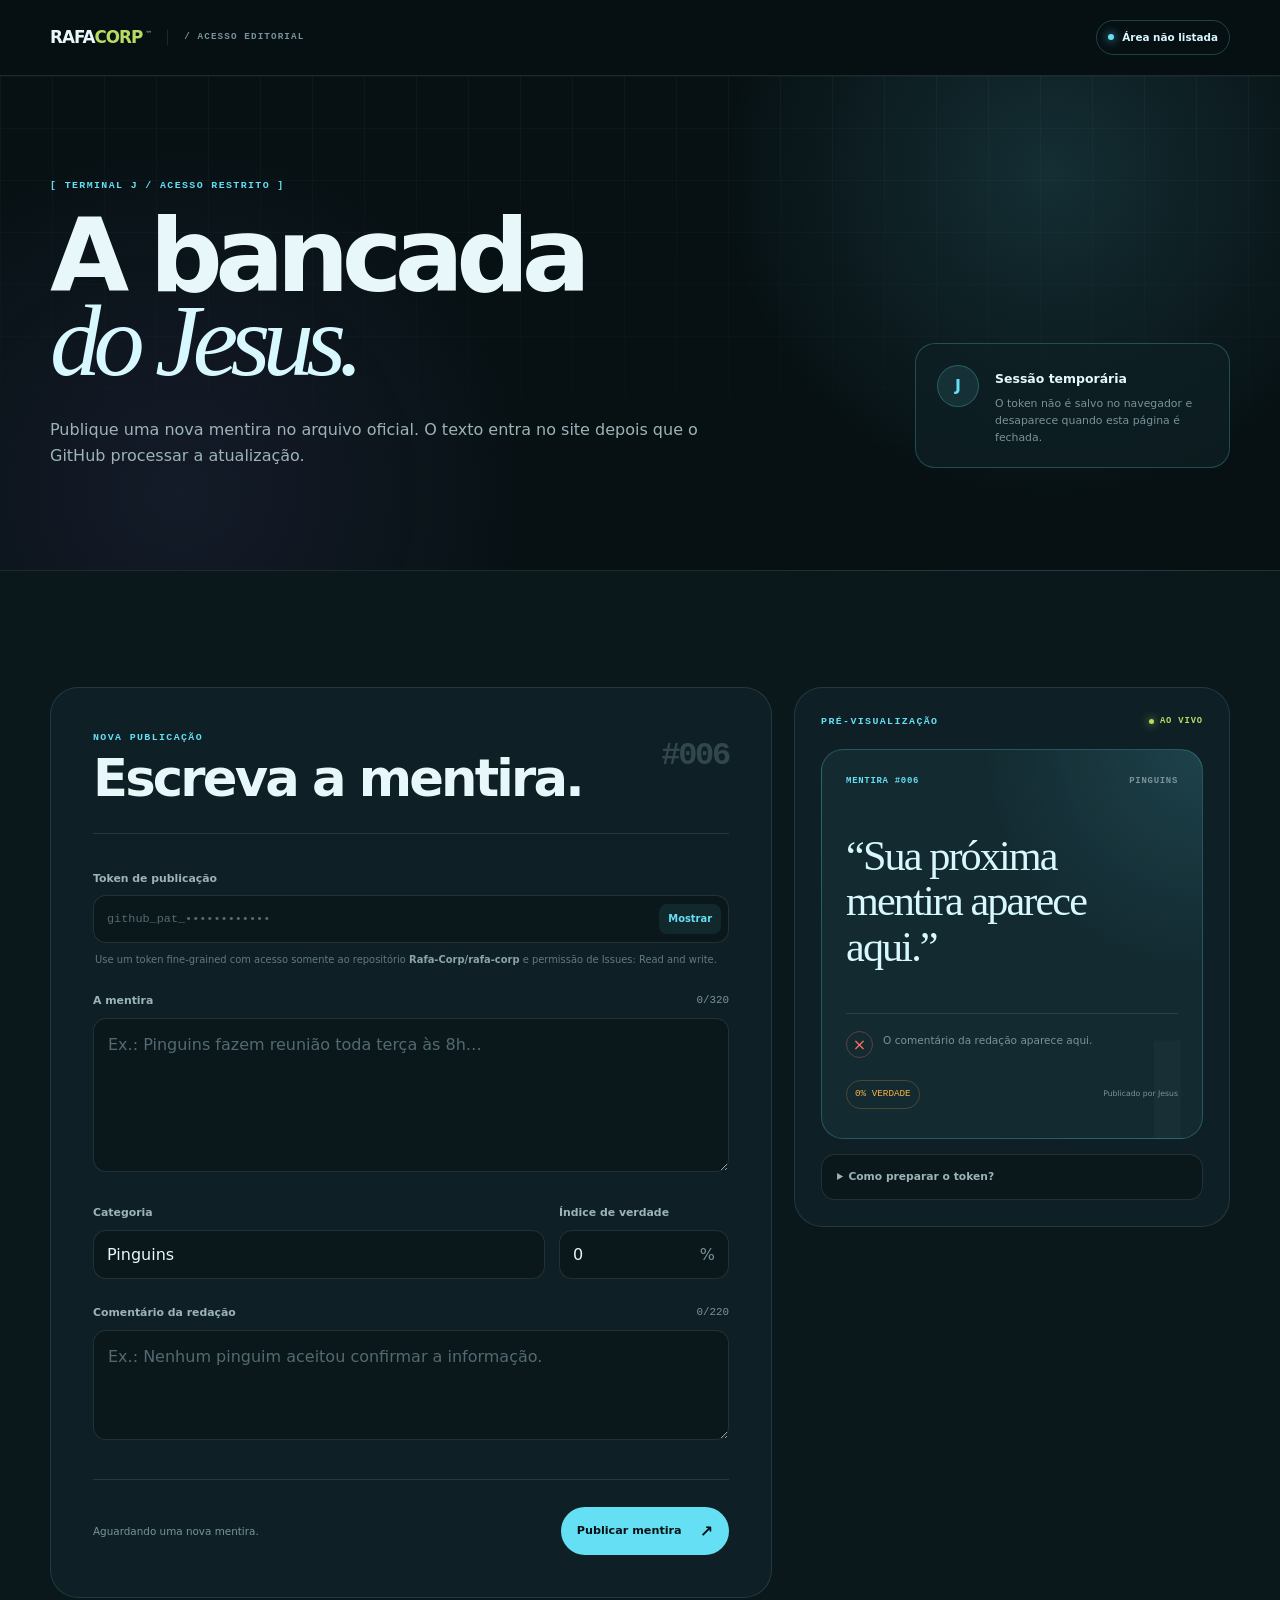
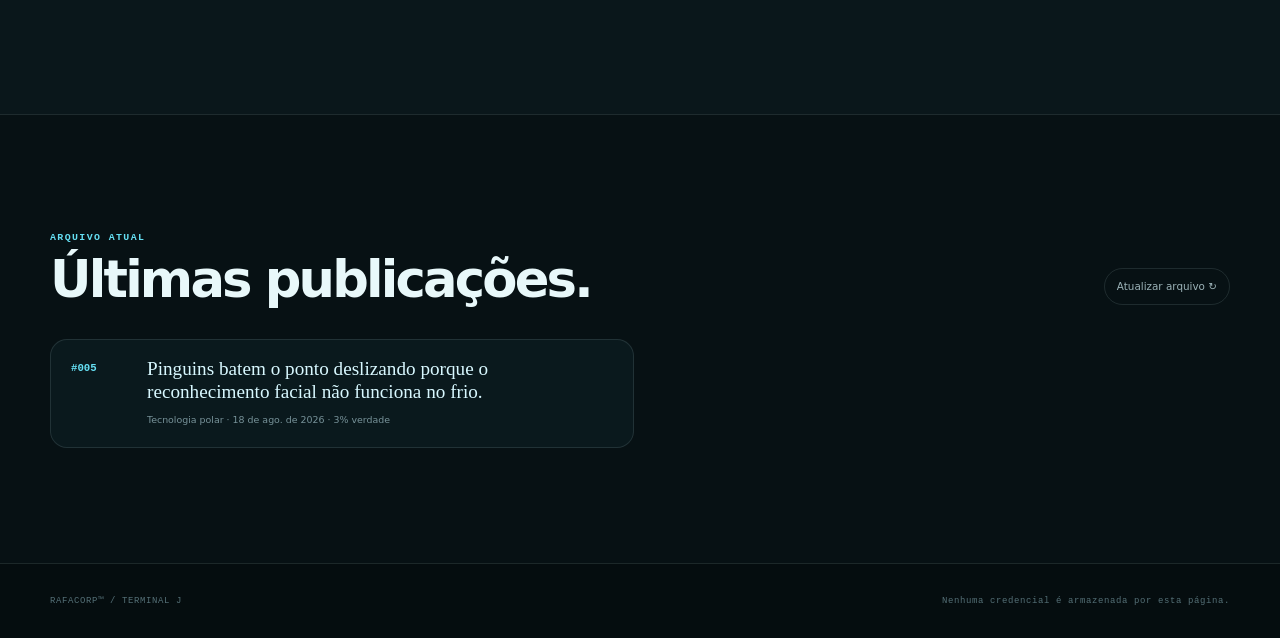
==== aqui-jesus/index.html @ 59166a43 "adiciona painel oculto do Jesus" ====
<!DOCTYPE html>
<html lang="pt-BR">
<head>
    <meta charset="UTF-8">
    <meta name="viewport" content="width=device-width, initial-scale=1.0">
    <meta name="theme-color" content="#07171c">
    <meta name="robots" content="noindex, nofollow, noarchive, nosnippet">
    <meta name="referrer" content="no-referrer">
    <meta
        http-equiv="Content-Security-Policy"
        content="default-src 'self'; connect-src 'self' https://api.github.com; img-src 'self' data:; style-src 'self'; script-src 'self'; object-src 'none'; base-uri 'none'; form-action 'none'"
    >

    <title>Bancada do Jesus — RafaCorp</title>

    <link rel="icon" href="../favicon.svg" type="image/svg+xml">
    <link rel="stylesheet" href="admin.css">
    <script src="admin.js" defer></script>
</head>

<body>
    <a class="skip-link" href="#conteudo">Pular para o editor</a>

    <header class="admin-header">
        <div class="admin-container header-inner">
            <div class="admin-brand">
                <span>RAFA<strong>CORP</strong><sup>™</sup></span>
                <small>/ ACESSO EDITORIAL</small>
            </div>

            <div class="privacy-badge">
                <span aria-hidden="true"></span>
                Área não listada
            </div>
        </div>
    </header>

    <main id="conteudo">
        <section class="admin-hero">
            <div class="admin-grid" aria-hidden="true"></div>
            <div class="admin-container hero-layout">
                <div>
                    <p class="eyebrow">[ TERMINAL J / ACESSO RESTRITO ]</p>
                    <h1>A bancada<br><em>do Jesus.</em></h1>
                    <p class="hero-copy">
                        Publique uma nova mentira no arquivo oficial. O texto entra
                        no site depois que o GitHub processar a atualização.
                    </p>
                </div>

                <aside class="security-card" aria-labelledby="security-title">
                    <div class="security-icon" aria-hidden="true">J</div>
                    <div>
                        <strong id="security-title">Sessão temporária</strong>
                        <p>O token não é salvo no navegador e desaparece quando esta página é fechada.</p>
                    </div>
                </aside>
            </div>
        </section>

        <section class="workspace-section">
            <div class="admin-container workspace-layout">
                <form class="editor-card" id="lieForm" autocomplete="off" novalidate>
                    <div class="card-heading">
                        <div>
                            <p class="section-label">NOVA PUBLICAÇÃO</p>
                            <h2>Escreva a mentira.</h2>
                        </div>
                        <span id="draftNumber">#006</span>
                    </div>

                    <div class="field-group token-group">
                        <label for="githubToken">Token de publicação</label>
                        <div class="token-input-wrap">
                            <input
                                id="githubToken"
                                name="githubToken"
                                type="password"
                                autocomplete="new-password"
                                spellcheck="false"
                                minlength="20"
                                required
                                placeholder="github_pat_••••••••••••"
                            >
                            <button id="toggleToken" type="button" aria-label="Mostrar token">Mostrar</button>
                        </div>
                        <p class="field-help">
                            Use um token fine-grained com acesso somente ao repositório
                            <strong>Rafa-Corp/rafa-corp</strong> e permissão de Issues: Read and write.
                        </p>
                    </div>

                    <div class="field-group">
                        <div class="label-row">
                            <label for="lieText">A mentira</label>
                            <span><output id="lieCount">0</output>/320</span>
                        </div>
                        <textarea
                            id="lieText"
                            name="lieText"
                            rows="5"
                            minlength="10"
                            maxlength="320"
                            required
                            placeholder="Ex.: Pinguins fazem reunião toda terça às 8h…"
                        ></textarea>
                    </div>

                    <div class="field-row">
                        <div class="field-group">
                            <label for="category">Categoria</label>
                            <input
                                id="category"
                                name="category"
                                type="text"
                                value="Pinguins"
                                maxlength="60"
                                required
                            >
                        </div>

                        <div class="field-group truth-field">
                            <label for="truthIndex">Índice de verdade</label>
                            <div>
                                <input
                                    id="truthIndex"
                                    name="truthIndex"
                                    type="number"
                                    value="0"
                                    min="0"
                                    max="100"
                                    step="1"
                                    required
                                >
                                <span>%</span>
                            </div>
                        </div>
                    </div>

                    <div class="field-group">
                        <div class="label-row">
                            <label for="verdict">Comentário da redação</label>
                            <span><output id="verdictCount">0</output>/220</span>
                        </div>
                        <textarea
                            id="verdict"
                            name="verdict"
                            rows="3"
                            minlength="5"
                            maxlength="220"
                            required
                            placeholder="Ex.: Nenhum pinguim aceitou confirmar a informação."
                        ></textarea>
                    </div>

                    <div class="publish-row">
                        <div class="publish-status" id="publishStatus" role="status" aria-live="polite">
                            Aguardando uma nova mentira.
                        </div>
                        <button class="publish-button" id="publishButton" type="submit">
                            <span>Publicar mentira</span>
                            <span aria-hidden="true">↗</span>
                        </button>
                    </div>
                </form>

                <aside class="preview-column" aria-labelledby="preview-title">
                    <div class="preview-heading">
                        <p class="section-label" id="preview-title">PRÉ-VISUALIZAÇÃO</p>
                        <span>AO VIVO</span>
                    </div>

                    <article class="preview-card" id="previewCard">
                        <div class="preview-topline">
                            <span id="previewNumber">MENTIRA #006</span>
                            <span id="previewCategory">PINGUINS</span>
                        </div>
                        <blockquote id="previewText">“Sua próxima mentira aparece aqui.”</blockquote>
                        <div class="preview-verdict">
                            <span aria-hidden="true">×</span>
                            <p id="previewVerdict">O comentário da redação aparece aqui.</p>
                        </div>
                        <div class="preview-footer">
                            <span id="previewTruth">0% verdade</span>
                            <small>Publicado por Jesus</small>
                        </div>
                    </article>

                    <details class="token-guide">
                        <summary>Como preparar o token?</summary>
                        <ol>
                            <li>Crie um token fine-grained na sua conta do GitHub.</li>
                            <li>Selecione apenas o repositório Rafa-Corp/rafa-corp.</li>
                            <li>Em permissões, habilite Issues: Read and write.</li>
                            <li>Cole o token no campo somente quando for publicar.</li>
                        </ol>
                    </details>
                </aside>
            </div>
        </section>

        <section class="published-section" aria-labelledby="published-title">
            <div class="admin-container">
                <div class="published-heading">
                    <div>
                        <p class="section-label">ARQUIVO ATUAL</p>
                        <h2 id="published-title">Últimas publicações.</h2>
                    </div>
                    <button id="refreshPosts" type="button">Atualizar arquivo <span aria-hidden="true">↻</span></button>
                </div>

                <div class="current-posts" id="currentPosts">
                    <p class="loading-posts">Carregando o arquivo atual…</p>
                </div>
            </div>
        </section>
    </main>

    <footer class="admin-footer">
        <div class="admin-container">
            <p>RAFACORP™ / TERMINAL J</p>
            <p>Nenhuma credencial é armazenada por esta página.</p>
        </div>
    </footer>
</body>
</html>
---- aqui-jesus/admin.css ----
:root {
    color-scheme: dark;
    --bg: #071114;
    --panel: #0e2025;
    --panel-light: #132a31;
    --text: #e8f8fa;
    --muted: #78939a;
    --muted-strong: #9cb3b8;
    --ice: #65dff3;
    --ice-bright: #d8f8ff;
    --purple: #9c7cff;
    --orange: #ffb147;
    --red: #ff7060;
    --green: #b8dc63;
    --border: rgba(216, 248, 255, 0.11);
    --border-strong: rgba(101, 223, 243, 0.24);
    --container: 1180px;
}

*,
*::before,
*::after {
    box-sizing: border-box;
}

html {
    scroll-behavior: smooth;
}

body {
    margin: 0;
    overflow-x: hidden;
    background: var(--bg);
    color: var(--text);
    font-family: Inter, system-ui, -apple-system, BlinkMacSystemFont, "Segoe UI", sans-serif;
    line-height: 1.6;
}

button,
input,
textarea {
    font: inherit;
}

button {
    border: 0;
}

button,
summary {
    -webkit-tap-highlight-color: transparent;
}

::selection {
    background: var(--ice);
    color: #061114;
}

:focus-visible {
    outline: 2px solid var(--ice);
    outline-offset: 3px;
}

.admin-container {
    width: min(var(--container), calc(100% - 48px));
    margin-inline: auto;
}

.skip-link {
    position: fixed;
    z-index: 1000;
    top: 12px;
    left: 12px;
    padding: 9px 13px;
    border-radius: 8px;
    background: var(--ice);
    color: #061114;
    font-size: 0.75rem;
    font-weight: 800;
    text-decoration: none;
    transform: translateY(-160%);
    transition: transform 180ms ease;
}

.skip-link:focus {
    transform: translateY(0);
}

.admin-header {
    position: relative;
    z-index: 10;
    height: 76px;
    border-bottom: 1px solid var(--border);
    background: rgba(7, 17, 20, 0.88);
    backdrop-filter: blur(18px);
}

.header-inner {
    display: flex;
    align-items: center;
    justify-content: space-between;
    gap: 30px;
    height: 100%;
}

.admin-brand {
    display: flex;
    align-items: center;
    gap: 16px;
}

.admin-brand > span {
    font-size: 1.05rem;
    font-weight: 900;
    letter-spacing: -0.06em;
}

.admin-brand strong {
    color: var(--green);
}

.admin-brand sup {
    margin-left: 3px;
    color: var(--muted);
    font-size: 0.42em;
}

.admin-brand small {
    padding-left: 16px;
    border-left: 1px solid var(--border);
    color: var(--muted);
    font-family: ui-monospace, SFMono-Regular, Menlo, Monaco, Consolas, monospace;
    font-size: 0.58rem;
    font-weight: 700;
    letter-spacing: 0.12em;
}

.privacy-badge {
    display: inline-flex;
    align-items: center;
    gap: 8px;
    padding: 8px 11px;
    border: 1px solid var(--border-strong);
    border-radius: 999px;
    color: var(--ice-bright);
    font-size: 0.65rem;
    font-weight: 700;
}

.privacy-badge span {
    width: 6px;
    height: 6px;
    border-radius: 50%;
    background: var(--ice);
    box-shadow: 0 0 10px var(--ice);
}

.admin-hero {
    position: relative;
    isolation: isolate;
    overflow: hidden;
    padding: clamp(72px, 8vw, 114px) 0 clamp(66px, 8vw, 102px);
    border-bottom: 1px solid var(--border);
    background:
        radial-gradient(circle at 82% 20%, rgba(101, 223, 243, 0.14), transparent 29%),
        radial-gradient(circle at 14% 84%, rgba(156, 124, 255, 0.09), transparent 30%);
}

.admin-grid {
    position: absolute;
    z-index: -1;
    inset: 0;
    background-image:
        linear-gradient(rgba(216, 248, 255, 0.035) 1px, transparent 1px),
        linear-gradient(90deg, rgba(216, 248, 255, 0.035) 1px, transparent 1px);
    background-size: 52px 52px;
    mask-image: linear-gradient(to bottom, black, transparent 94%);
}

.hero-layout {
    display: grid;
    grid-template-columns: minmax(0, 1fr) minmax(300px, 0.42fr);
    align-items: end;
    gap: clamp(50px, 9vw, 120px);
}

.eyebrow,
.section-label {
    margin: 0;
    color: var(--ice);
    font-family: ui-monospace, SFMono-Regular, Menlo, Monaco, Consolas, monospace;
    font-size: 0.62rem;
    font-weight: 800;
    letter-spacing: 0.14em;
}

.admin-hero h1 {
    margin: 20px 0 0;
    font-size: clamp(4rem, 8vw, 7.7rem);
    font-weight: 780;
    letter-spacing: -0.075em;
    line-height: 0.82;
}

.admin-hero h1 em {
    color: var(--ice-bright);
    font-family: Georgia, "Times New Roman", serif;
    font-weight: 400;
}

.hero-copy {
    max-width: 650px;
    margin: 34px 0 0;
    color: var(--muted-strong);
    font-size: 1rem;
}

.security-card {
    display: flex;
    align-items: flex-start;
    gap: 16px;
    padding: 21px;
    border: 1px solid var(--border-strong);
    border-radius: 20px;
    background: rgba(14, 32, 37, 0.72);
}

.security-icon {
    display: grid;
    flex: 0 0 auto;
    place-items: center;
    width: 42px;
    height: 42px;
    border: 1px solid rgba(101, 223, 243, 0.25);
    border-radius: 50%;
    background: rgba(101, 223, 243, 0.1);
    color: var(--ice);
    font-weight: 900;
}

.security-card strong {
    font-size: 0.78rem;
}

.security-card p {
    margin: 5px 0 0;
    color: var(--muted);
    font-size: 0.68rem;
    line-height: 1.55;
}

.workspace-section,
.published-section {
    padding: clamp(78px, 9vw, 124px) 0;
}

.workspace-section {
    background: #0a171b;
}

.workspace-layout {
    display: grid;
    grid-template-columns: minmax(0, 1.06fr) minmax(340px, 0.64fr);
    align-items: start;
    gap: 22px;
}

.editor-card,
.preview-column {
    border: 1px solid var(--border);
    border-radius: 28px;
    background: var(--panel);
}

.editor-card {
    padding: clamp(24px, 4vw, 42px);
}

.card-heading,
.preview-heading,
.published-heading {
    display: flex;
    align-items: flex-start;
    justify-content: space-between;
    gap: 24px;
}

.card-heading {
    margin-bottom: 36px;
    padding-bottom: 28px;
    border-bottom: 1px solid var(--border);
}

.card-heading h2,
.published-heading h2 {
    margin: 8px 0 0;
    font-size: clamp(2rem, 4vw, 3.5rem);
    letter-spacing: -0.055em;
    line-height: 1;
}

.card-heading > span {
    color: rgba(216, 248, 255, 0.18);
    font-family: ui-monospace, SFMono-Regular, Menlo, Monaco, Consolas, monospace;
    font-size: 2rem;
    font-weight: 800;
    letter-spacing: -0.07em;
}

.field-group {
    margin-top: 25px;
}

.field-group label,
.label-row > span {
    color: var(--muted-strong);
    font-size: 0.68rem;
    font-weight: 750;
}

.label-row {
    display: flex;
    justify-content: space-between;
    gap: 16px;
    margin-bottom: 8px;
}

.label-row > span {
    color: var(--muted);
    font-family: ui-monospace, SFMono-Regular, Menlo, Monaco, Consolas, monospace;
    font-weight: 500;
}

.field-group > label {
    display: block;
    margin-bottom: 8px;
}

input,
textarea {
    width: 100%;
    border: 1px solid var(--border);
    border-radius: 13px;
    background: #0a181c;
    color: var(--text);
    transition: border-color 180ms ease, box-shadow 180ms ease, background-color 180ms ease;
}

input {
    min-height: 48px;
    padding: 11px 13px;
}

textarea {
    min-height: 110px;
    padding: 14px;
    line-height: 1.55;
    resize: vertical;
}

input:hover,
textarea:hover {
    border-color: rgba(216, 248, 255, 0.19);
}

input:focus,
textarea:focus {
    border-color: var(--ice);
    background: #0b1b20;
    box-shadow: 0 0 0 3px rgba(101, 223, 243, 0.08);
    outline: 0;
}

input::placeholder,
textarea::placeholder {
    color: #536a70;
}

.token-input-wrap {
    position: relative;
}

.token-input-wrap input {
    padding-right: 82px;
    font-family: ui-monospace, SFMono-Regular, Menlo, Monaco, Consolas, monospace;
    font-size: 0.74rem;
}

.token-input-wrap button {
    position: absolute;
    top: 50%;
    right: 8px;
    padding: 7px 9px;
    border-radius: 8px;
    background: rgba(101, 223, 243, 0.08);
    color: var(--ice);
    cursor: pointer;
    font-size: 0.62rem;
    font-weight: 750;
    transform: translateY(-50%);
}

.field-help {
    margin: 9px 2px 0;
    color: #607a80;
    font-size: 0.62rem;
    line-height: 1.55;
}

.field-help strong {
    color: #89a4aa;
}

.field-row {
    display: grid;
    grid-template-columns: minmax(0, 1fr) 170px;
    gap: 14px;
}

.truth-field > div {
    position: relative;
}

.truth-field input {
    padding-right: 36px;
}

.truth-field > div > span {
    position: absolute;
    top: 50%;
    right: 14px;
    color: var(--muted);
    transform: translateY(-50%);
}

.publish-row {
    display: flex;
    align-items: center;
    justify-content: space-between;
    gap: 24px;
    margin-top: 32px;
    padding-top: 27px;
    border-top: 1px solid var(--border);
}

.publish-status {
    max-width: 360px;
    color: var(--muted);
    font-size: 0.65rem;
    line-height: 1.5;
}

.publish-status[data-type="working"] {
    color: var(--ice);
}

.publish-status[data-type="success"] {
    color: var(--green);
}

.publish-status[data-type="error"] {
    color: var(--red);
}

.publish-button {
    display: inline-flex;
    flex: 0 0 auto;
    align-items: center;
    gap: 18px;
    min-height: 48px;
    padding: 11px 16px;
    border-radius: 999px;
    background: var(--ice);
    color: #061114;
    cursor: pointer;
    font-size: 0.7rem;
    font-weight: 850;
    transition: background-color 180ms ease, transform 180ms ease, opacity 180ms ease;
}

.publish-button:hover,
.publish-button:focus-visible {
    background: var(--ice-bright);
    transform: translateY(-2px);
}

.publish-button:disabled {
    cursor: wait;
    opacity: 0.55;
    transform: none;
}

.publish-button > span:last-child {
    font-size: 1rem;
}

.preview-column {
    position: sticky;
    top: 22px;
    overflow: hidden;
    padding: 26px;
}

.preview-heading {
    align-items: center;
    margin-bottom: 20px;
}

.preview-heading > span {
    display: inline-flex;
    align-items: center;
    gap: 6px;
    color: var(--green);
    font-family: ui-monospace, SFMono-Regular, Menlo, Monaco, Consolas, monospace;
    font-size: 0.55rem;
    font-weight: 800;
    letter-spacing: 0.1em;
}

.preview-heading > span::before {
    content: "";
    width: 5px;
    height: 5px;
    border-radius: 50%;
    background: currentColor;
    box-shadow: 0 0 8px currentColor;
}

.preview-card {
    position: relative;
    overflow: hidden;
    min-height: 390px;
    padding: 24px;
    border: 1px solid var(--border-strong);
    border-radius: 22px;
    background:
        radial-gradient(circle at 100% 0, rgba(101, 223, 243, 0.13), transparent 40%),
        var(--panel-light);
}

.preview-card::after {
    content: "J";
    position: absolute;
    right: 8px;
    bottom: -30px;
    color: rgba(216, 248, 255, 0.025);
    font-size: 9rem;
    font-weight: 900;
    line-height: 1;
}

.preview-topline,
.preview-footer {
    position: relative;
    z-index: 1;
    display: flex;
    align-items: center;
    justify-content: space-between;
    gap: 14px;
}

.preview-topline {
    color: var(--ice);
    font-family: ui-monospace, SFMono-Regular, Menlo, Monaco, Consolas, monospace;
    font-size: 0.56rem;
    font-weight: 800;
    letter-spacing: 0.08em;
}

.preview-topline > span:last-child {
    max-width: 150px;
    overflow: hidden;
    color: var(--muted);
    text-overflow: ellipsis;
    white-space: nowrap;
}

.preview-card blockquote {
    position: relative;
    z-index: 1;
    min-height: 150px;
    margin: 44px 0 30px;
    color: var(--ice-bright);
    font-family: Georgia, "Times New Roman", serif;
    font-size: clamp(1.7rem, 3.3vw, 2.7rem);
    letter-spacing: -0.045em;
    line-height: 1.08;
}

.preview-verdict {
    position: relative;
    z-index: 1;
    display: flex;
    align-items: flex-start;
    gap: 10px;
    padding-top: 17px;
    border-top: 1px solid var(--border);
}

.preview-verdict > span {
    display: grid;
    flex: 0 0 auto;
    place-items: center;
    width: 27px;
    height: 27px;
    border: 1px solid rgba(255, 112, 96, 0.3);
    border-radius: 50%;
    color: var(--red);
}

.preview-verdict p {
    margin: 2px 0 0;
    color: var(--muted);
    font-size: 0.66rem;
    line-height: 1.5;
}

.preview-footer {
    margin-top: 22px;
    color: var(--muted);
    font-size: 0.58rem;
}

.preview-footer > span {
    padding: 6px 8px;
    border: 1px solid rgba(255, 177, 71, 0.22);
    border-radius: 999px;
    color: var(--orange);
    font-family: ui-monospace, SFMono-Regular, Menlo, Monaco, Consolas, monospace;
    text-transform: uppercase;
}

.token-guide {
    margin-top: 15px;
    border: 1px solid var(--border);
    border-radius: 14px;
    background: #0a181c;
}

.token-guide summary {
    padding: 13px 15px;
    color: var(--muted-strong);
    cursor: pointer;
    font-size: 0.67rem;
    font-weight: 750;
}

.token-guide ol {
    margin: 0;
    padding: 0 26px 17px 36px;
    color: var(--muted);
    font-size: 0.63rem;
}

.token-guide li + li {
    margin-top: 6px;
}

.published-section {
    border-top: 1px solid var(--border);
    background: var(--bg);
}

.published-heading {
    align-items: end;
    margin-bottom: 34px;
}

.published-heading button {
    padding: 9px 12px;
    border: 1px solid var(--border);
    border-radius: 999px;
    background: transparent;
    color: var(--muted-strong);
    cursor: pointer;
    font-size: 0.65rem;
}

.published-heading button:disabled {
    cursor: wait;
    opacity: 0.55;
}

.current-posts {
    display: grid;
    grid-template-columns: repeat(2, minmax(0, 1fr));
    gap: 12px;
}

.archive-item {
    display: grid;
    grid-template-columns: 58px 1fr;
    gap: 18px;
    padding: 20px;
    border: 1px solid var(--border);
    border-radius: 17px;
    background: rgba(14, 32, 37, 0.58);
}

.archive-item > span {
    color: var(--ice);
    font-family: ui-monospace, SFMono-Regular, Menlo, Monaco, Consolas, monospace;
    font-size: 0.67rem;
    font-weight: 800;
}

.archive-item h3 {
    margin: -3px 0 9px;
    color: var(--ice-bright);
    font-family: Georgia, "Times New Roman", serif;
    font-size: 1.2rem;
    font-weight: 400;
    line-height: 1.2;
}

.archive-item p {
    margin: 0;
    color: var(--muted);
    font-size: 0.59rem;
}

.loading-posts {
    grid-column: 1 / -1;
    margin: 0;
    padding: 28px;
    border: 1px dashed var(--border);
    border-radius: 16px;
    color: var(--muted);
    font-size: 0.7rem;
    text-align: center;
}

.loading-posts.is-error {
    color: var(--red);
}

.admin-footer {
    padding: 30px 0;
    border-top: 1px solid var(--border);
    background: #050d0f;
}

.admin-footer .admin-container {
    display: flex;
    justify-content: space-between;
    gap: 24px;
}

.admin-footer p {
    margin: 0;
    color: #557077;
    font-family: ui-monospace, SFMono-Regular, Menlo, Monaco, Consolas, monospace;
    font-size: 0.56rem;
    letter-spacing: 0.07em;
}

@media (max-width: 920px) {
    .hero-layout,
    .workspace-layout {
        grid-template-columns: 1fr;
    }

    .security-card {
        max-width: 520px;
    }

    .preview-column {
        position: static;
    }
}

@media (max-width: 700px) {
    .admin-container {
        width: min(var(--container), calc(100% - 32px));
    }

    .admin-brand small {
        display: none;
    }

    .privacy-badge {
        font-size: 0.58rem;
    }

    .admin-hero h1 {
        font-size: clamp(3.6rem, 17vw, 5.2rem);
    }

    .field-row,
    .current-posts {
        grid-template-columns: 1fr;
    }

    .publish-row {
        align-items: stretch;
        flex-direction: column;
    }

    .publish-button {
        justify-content: space-between;
        width: 100%;
    }

    .published-heading {
        align-items: flex-start;
        flex-direction: column;
    }

    .admin-footer .admin-container {
        flex-direction: column;
        gap: 8px;
    }
}

@media (max-width: 430px) {
    .admin-header {
        height: 68px;
    }

    .privacy-badge {
        padding: 7px 9px;
    }

    .admin-hero {
        padding-top: 68px;
    }

    .admin-hero h1 {
        font-size: clamp(3.15rem, 16vw, 4rem);
    }

    .editor-card,
    .preview-column {
        padding: 20px;
        border-radius: 22px;
    }

    .card-heading > span {
        font-size: 1.5rem;
    }

    .preview-card {
        min-height: 410px;
        padding: 20px;
    }

    .preview-card blockquote {
        font-size: clamp(1.65rem, 8.8vw, 2.35rem);
    }
}

@media (prefers-reduced-motion: reduce) {
    html {
        scroll-behavior: auto;
    }

    *,
    *::before,
    *::after {
        scroll-behavior: auto !important;
        transition-duration: 0.01ms !important;
    }
}
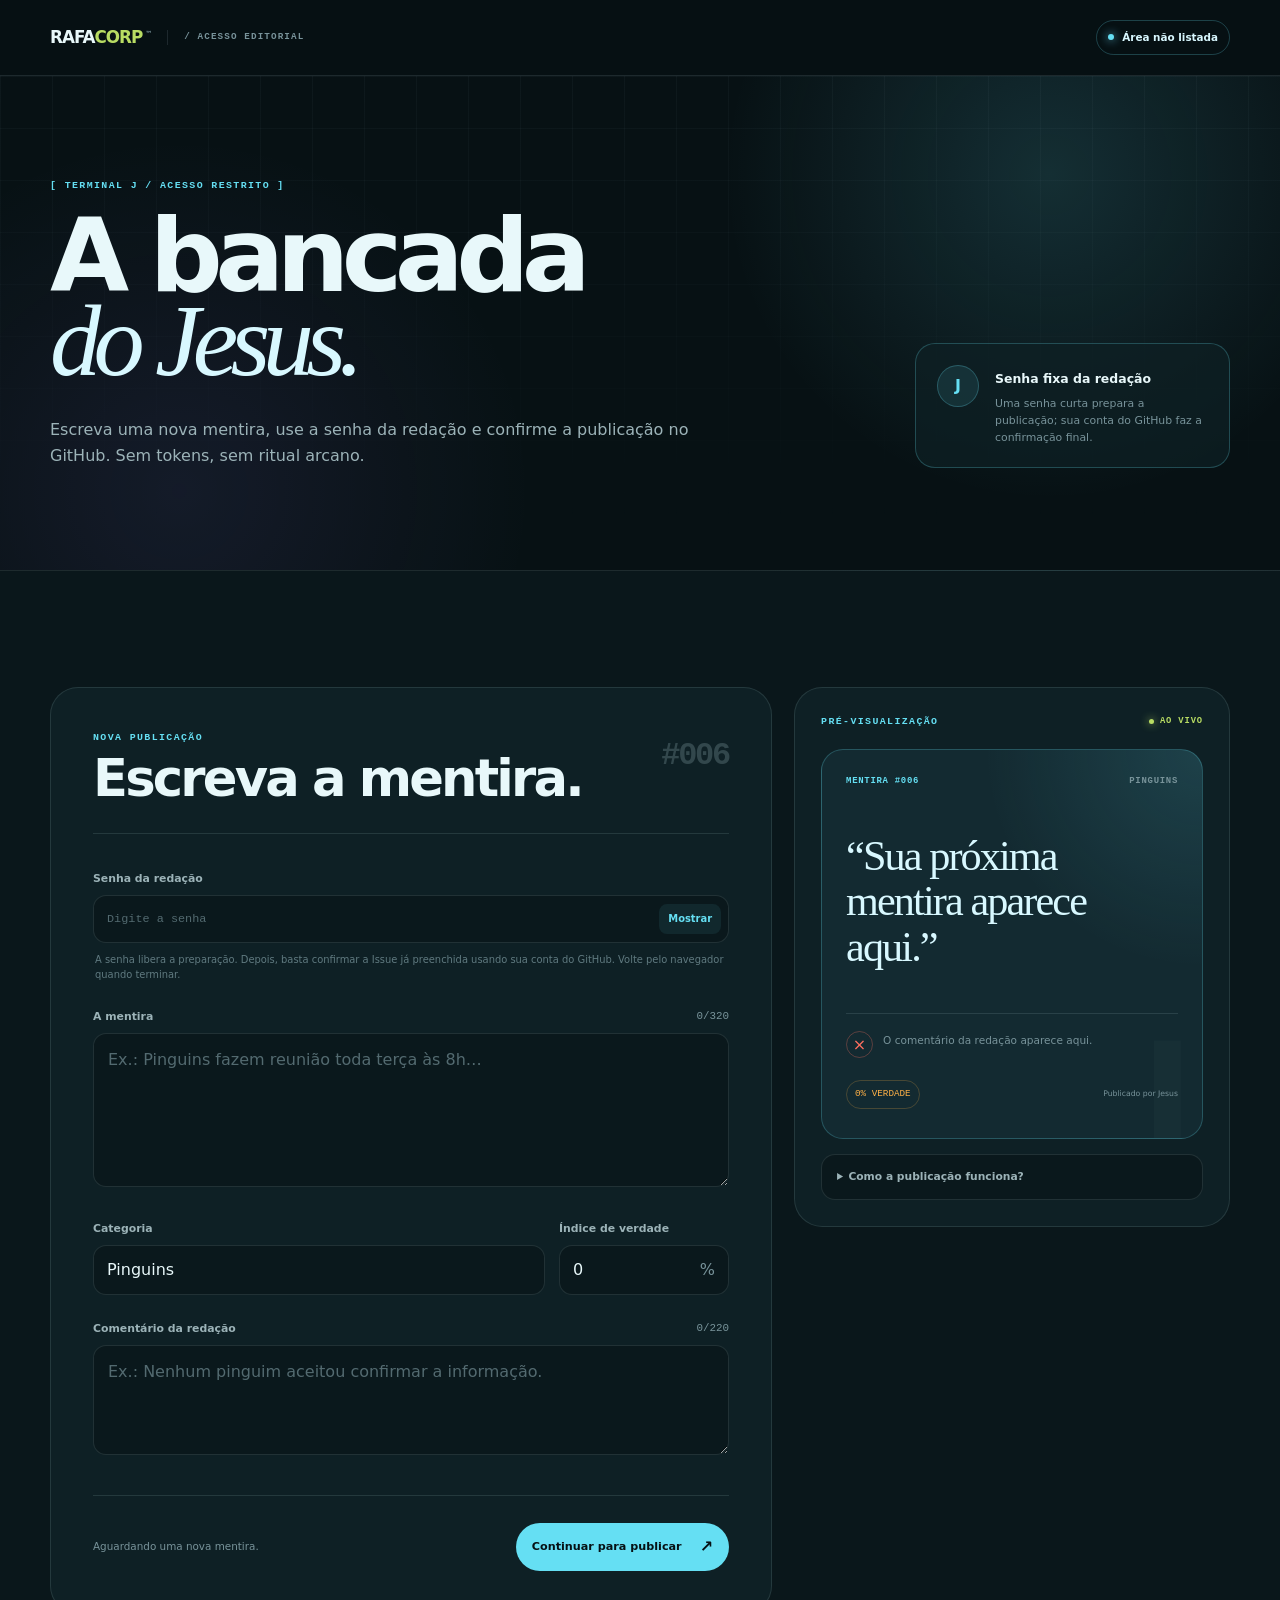
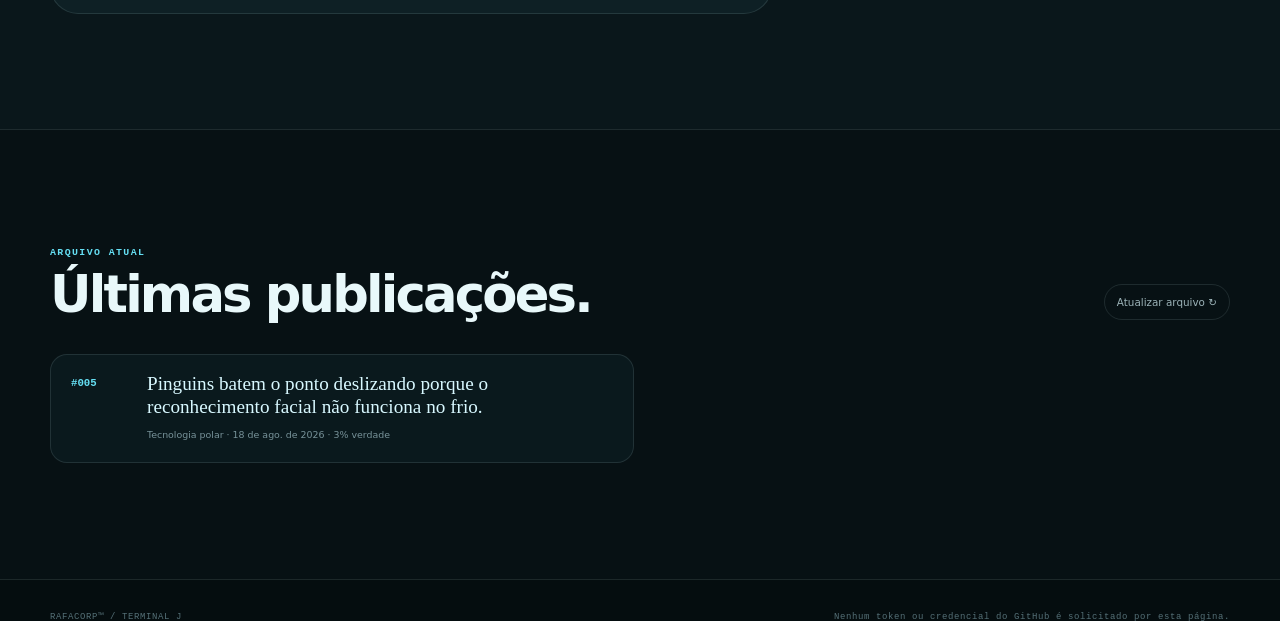
==== commit 83eff1a7: "simplifica publicacao das mentiras do Jesus" ====
--- a/aqui-jesus/index.html
+++ b/aqui-jesus/index.html
@@ -43,16 +43,16 @@
                     <p class="eyebrow">[ TERMINAL J / ACESSO RESTRITO ]</p>
                     <h1>A bancada<br><em>do Jesus.</em></h1>
                     <p class="hero-copy">
-                        Publique uma nova mentira no arquivo oficial. O texto entra
-                        no site depois que o GitHub processar a atualização.
+                        Escreva uma nova mentira, use a senha da redação e confirme
+                        a publicação no GitHub. Sem tokens, sem ritual arcano.
                     </p>
                 </div>
 
                 <aside class="security-card" aria-labelledby="security-title">
                     <div class="security-icon" aria-hidden="true">J</div>
                     <div>
-                        <strong id="security-title">Sessão temporária</strong>
-                        <p>O token não é salvo no navegador e desaparece quando esta página é fechada.</p>
+                        <strong id="security-title">Senha fixa da redação</strong>
+                        <p>Uma senha curta prepara a publicação; sua conta do GitHub faz a confirmação final.</p>
                     </div>
                 </aside>
             </div>
@@ -69,24 +69,25 @@
                         <span id="draftNumber">#006</span>
                     </div>
 
-                    <div class="field-group token-group">
-                        <label for="githubToken">Token de publicação</label>
-                        <div class="token-input-wrap">
+                    <div class="field-group password-group">
+                        <label for="publicationPassword">Senha da redação</label>
+                        <div class="password-input-wrap">
                             <input
-                                id="githubToken"
-                                name="githubToken"
+                                id="publicationPassword"
+                                name="publicationPassword"
                                 type="password"
-                                autocomplete="new-password"
+                                autocomplete="current-password"
                                 spellcheck="false"
-                                minlength="20"
+                                minlength="5"
+                                maxlength="40"
                                 required
-                                placeholder="github_pat_••••••••••••"
+                                placeholder="Digite a senha"
                             >
-                            <button id="toggleToken" type="button" aria-label="Mostrar token">Mostrar</button>
+                            <button id="togglePassword" type="button" aria-label="Mostrar senha">Mostrar</button>
                         </div>
                         <p class="field-help">
-                            Use um token fine-grained com acesso somente ao repositório
-                            <strong>Rafa-Corp/rafa-corp</strong> e permissão de Issues: Read and write.
+                            A senha libera a preparação. Depois, basta confirmar a Issue
+                            já preenchida usando sua conta do GitHub. Volte pelo navegador quando terminar.
                         </p>
                     </div>
 
@@ -158,7 +159,7 @@
                             Aguardando uma nova mentira.
                         </div>
                         <button class="publish-button" id="publishButton" type="submit">
-                            <span>Publicar mentira</span>
+                            <span>Continuar para publicar</span>
                             <span aria-hidden="true">↗</span>
                         </button>
                     </div>
@@ -186,13 +187,13 @@
                         </div>
                     </article>
 
-                    <details class="token-guide">
-                        <summary>Como preparar o token?</summary>
+                    <details class="password-guide">
+                        <summary>Como a publicação funciona?</summary>
                         <ol>
-                            <li>Crie um token fine-grained na sua conta do GitHub.</li>
-                            <li>Selecione apenas o repositório Rafa-Corp/rafa-corp.</li>
-                            <li>Em permissões, habilite Issues: Read and write.</li>
-                            <li>Cole o token no campo somente quando for publicar.</li>
+                            <li>Preencha a mentira e use a senha da redação.</li>
+                            <li>A RafaCorp abre uma Issue já pronta no GitHub.</li>
+                            <li>Confira e clique em <strong>Submit new issue</strong>.</li>
+                            <li>Volte aqui e atualize o arquivo para vê-la publicada.</li>
                         </ol>
                     </details>
                 </aside>
@@ -219,7 +220,7 @@
     <footer class="admin-footer">
         <div class="admin-container">
             <p>RAFACORP™ / TERMINAL J</p>
-            <p>Nenhuma credencial é armazenada por esta página.</p>
+            <p>Nenhum token ou credencial do GitHub é solicitado por esta página.</p>
         </div>
     </footer>
 </body>
--- a/aqui-jesus/admin.css
+++ b/aqui-jesus/admin.css
@@ -376,17 +376,17 @@
     color: #536a70;
 }
 
-.token-input-wrap {
+.password-input-wrap {
     position: relative;
 }
 
-.token-input-wrap input {
+.password-input-wrap input {
     padding-right: 82px;
     font-family: ui-monospace, SFMono-Regular, Menlo, Monaco, Consolas, monospace;
     font-size: 0.74rem;
 }
 
-.token-input-wrap button {
+.password-input-wrap button {
     position: absolute;
     top: 50%;
     right: 8px;
@@ -630,14 +630,14 @@
     text-transform: uppercase;
 }
 
-.token-guide {
+.password-guide {
     margin-top: 15px;
     border: 1px solid var(--border);
     border-radius: 14px;
     background: #0a181c;
 }
 
-.token-guide summary {
+.password-guide summary {
     padding: 13px 15px;
     color: var(--muted-strong);
     cursor: pointer;
@@ -645,14 +645,14 @@
     font-weight: 750;
 }
 
-.token-guide ol {
+.password-guide ol {
     margin: 0;
     padding: 0 26px 17px 36px;
     color: var(--muted);
     font-size: 0.63rem;
 }
 
-.token-guide li + li {
+.password-guide li + li {
     margin-top: 6px;
 }
 
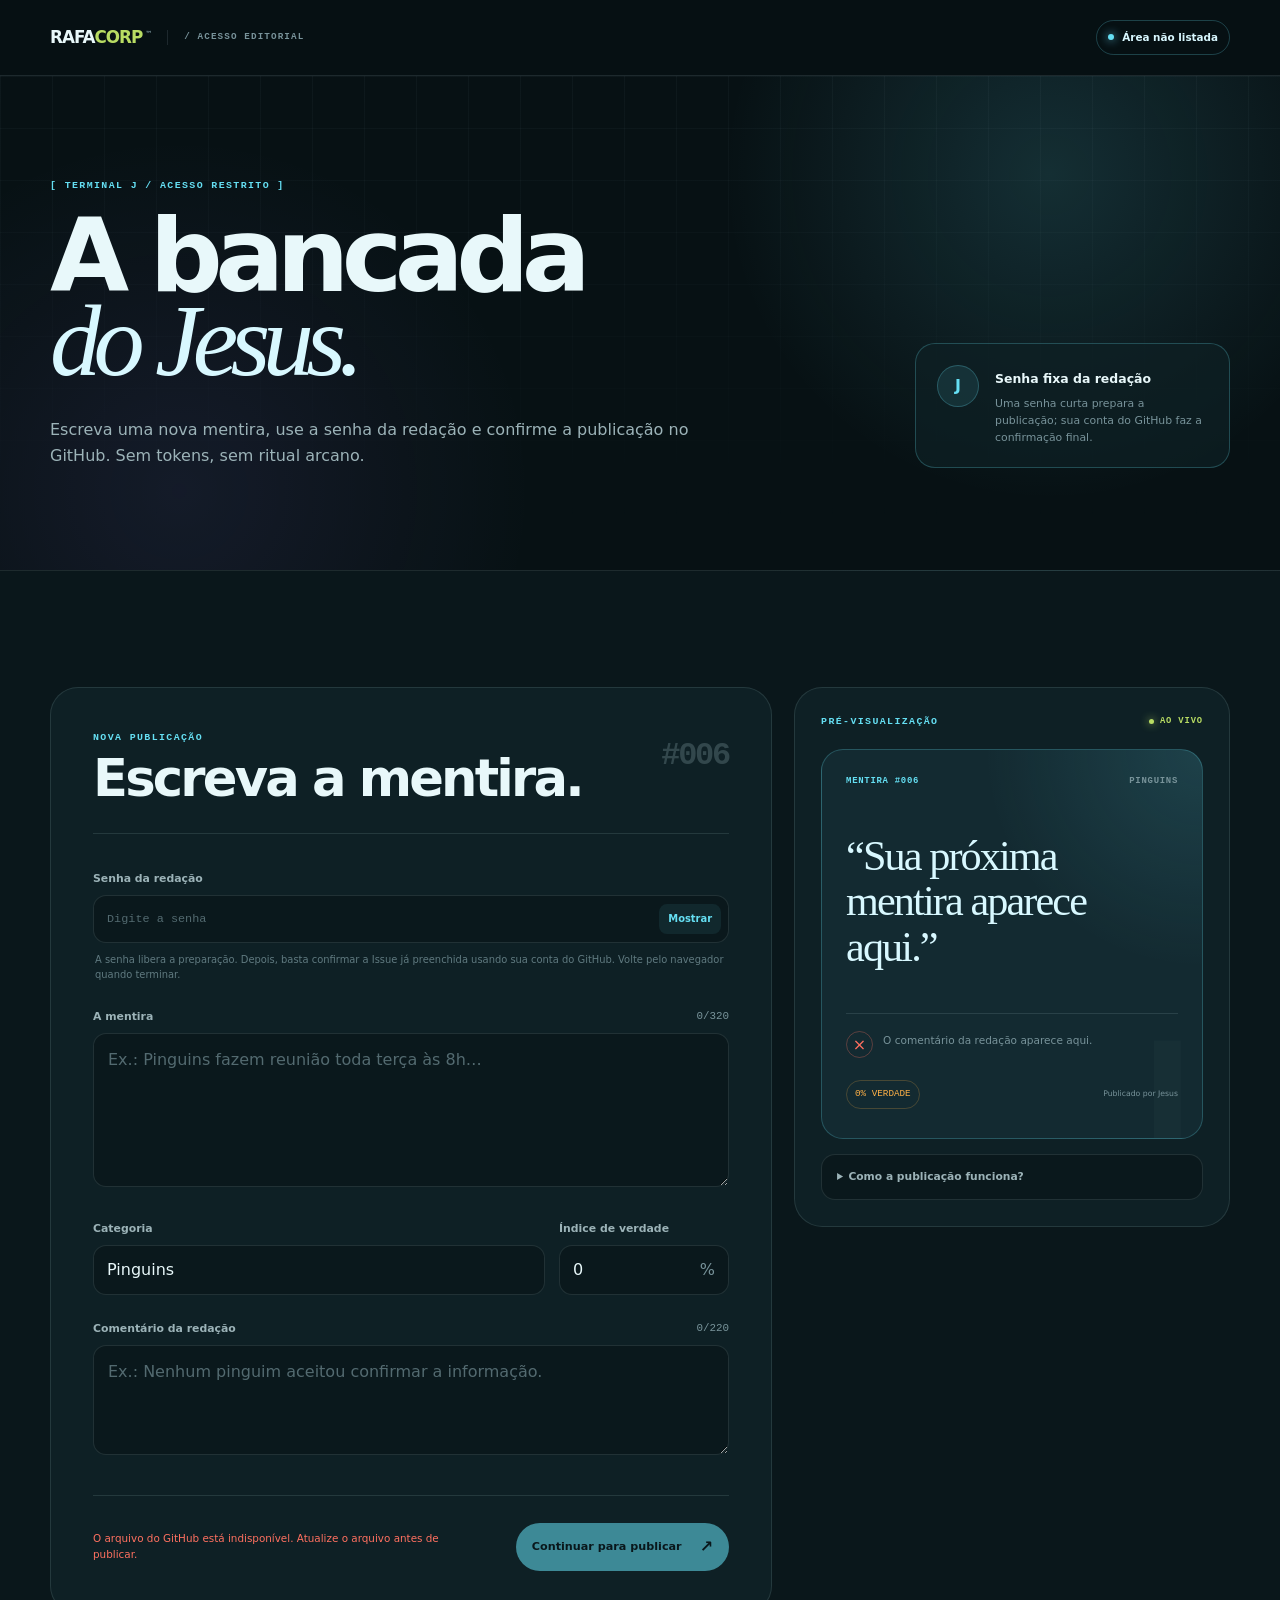
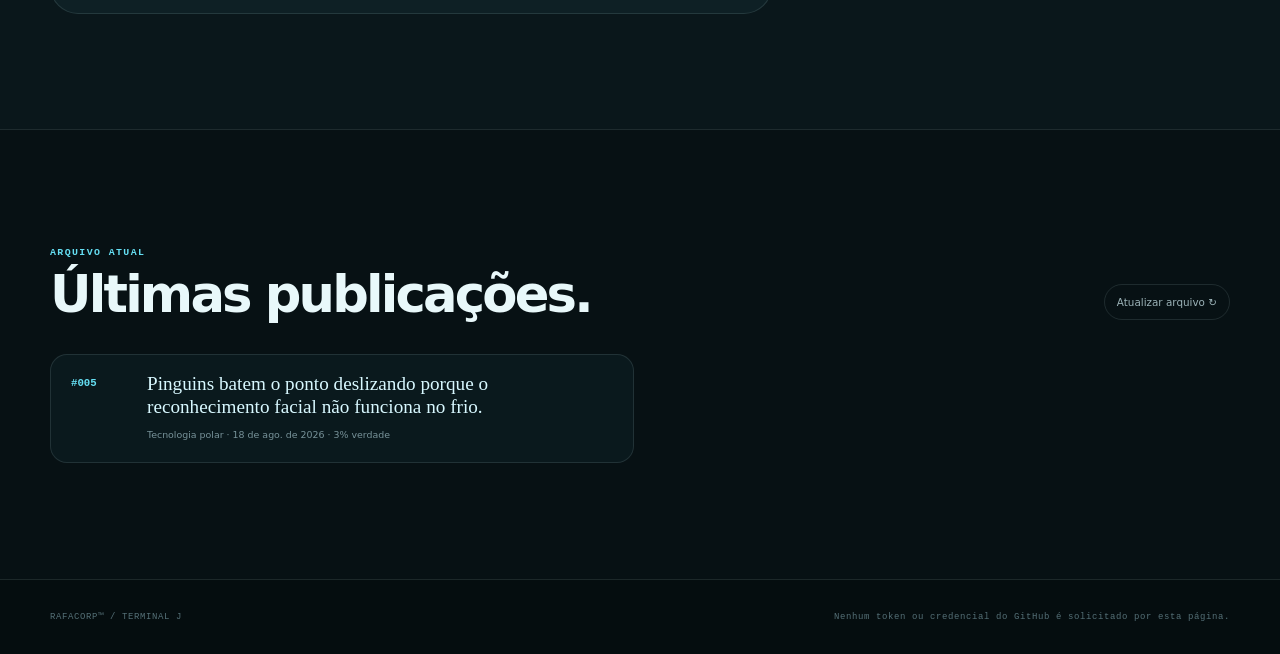
==== commit ffa73c63: "corrige inconsistencias e reforca o site" ====
--- a/aqui-jesus/index.html
+++ b/aqui-jesus/index.html
@@ -41,7 +41,7 @@
             <div class="admin-container hero-layout">
                 <div>
                     <p class="eyebrow">[ TERMINAL J / ACESSO RESTRITO ]</p>
-                    <h1>A bancada<br><em>do Jesus.</em></h1>
+                    <h1>A bancada<br> <em>do Jesus.</em></h1>
                     <p class="hero-copy">
                         Escreva uma nova mentira, use a senha da redação e confirme
                         a publicação no GitHub. Sem tokens, sem ritual arcano.
@@ -76,7 +76,7 @@
                                 id="publicationPassword"
                                 name="publicationPassword"
                                 type="password"
-                                autocomplete="current-password"
+                                autocomplete="off"
                                 spellcheck="false"
                                 minlength="5"
                                 maxlength="40"
@@ -158,7 +158,7 @@
                         <div class="publish-status" id="publishStatus" role="status" aria-live="polite">
                             Aguardando uma nova mentira.
                         </div>
-                        <button class="publish-button" id="publishButton" type="submit">
+                        <button class="publish-button" id="publishButton" type="submit" disabled>
                             <span>Continuar para publicar</span>
                             <span aria-hidden="true">↗</span>
                         </button>
